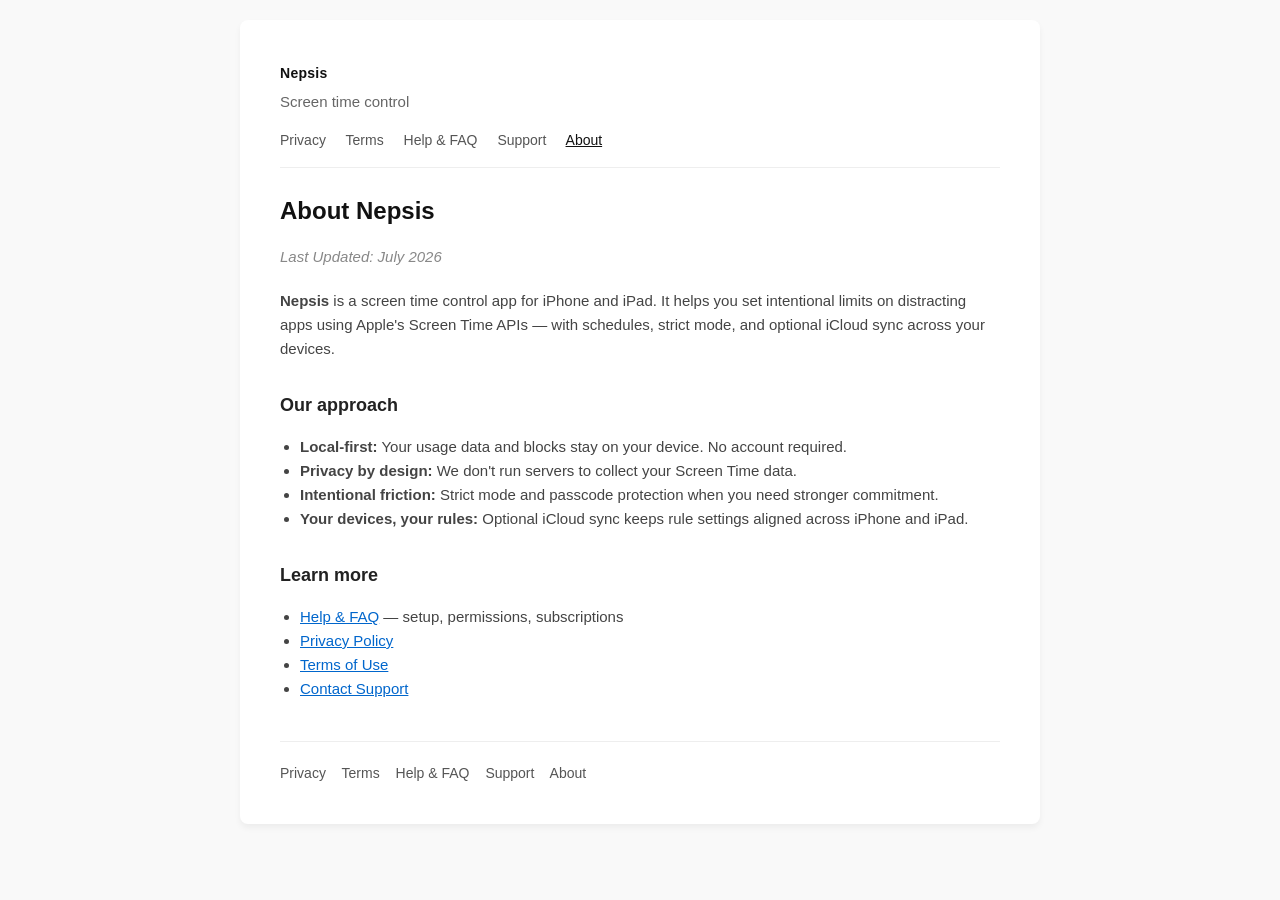
==== about/index.html @ 77f4635f "nepsis - privacy, help, support, terms and etc" ====
<!DOCTYPE html>
<html lang="en">
<head>
    <meta charset="UTF-8">
    <meta name="viewport" content="width=device-width, initial-scale=1.0">
    <title>About — Nepsis</title>
    <link rel="stylesheet" href="../assets/site.css">
</head>
<body>
<div class="container">
    <header class="site-header">
        <a class="site-brand" href="../">Nepsis</a>
        <p class="tagline">Screen time control</p>
        <nav class="site-nav" aria-label="Site">
            <a href="../privacy/">Privacy</a>
            <a href="../terms/">Terms</a>
            <a href="../help/">Help &amp; FAQ</a>
            <a href="../support/">Support</a>
            <a href="../about/" class="active">About</a>
        </nav>
    </header>

    <h1>About Nepsis</h1>
    <p class="date">Last Updated: July 2026</p>

    <p><strong>Nepsis</strong> is a screen time control app for iPhone and iPad. It helps you set intentional limits on distracting apps using Apple's Screen Time APIs — with schedules, strict mode, and optional iCloud sync across your devices.</p>

    <h2>Our approach</h2>
    <ul>
        <li><strong>Local-first:</strong> Your usage data and blocks stay on your device. No account required.</li>
        <li><strong>Privacy by design:</strong> We don't run servers to collect your Screen Time data.</li>
        <li><strong>Intentional friction:</strong> Strict mode and passcode protection when you need stronger commitment.</li>
        <li><strong>Your devices, your rules:</strong> Optional iCloud sync keeps rule settings aligned across iPhone and iPad.</li>
    </ul>

    <h2>Learn more</h2>
    <ul>
        <li><a href="../help/">Help &amp; FAQ</a> — setup, permissions, subscriptions</li>
        <li><a href="../privacy/">Privacy Policy</a></li>
        <li><a href="../terms/">Terms of Use</a></li>
        <li><a href="../support/">Contact Support</a></li>
    </ul>

    <footer class="site-footer">
        <a href="../privacy/">Privacy</a>
        <a href="../terms/">Terms</a>
        <a href="../help/">Help &amp; FAQ</a>
        <a href="../support/">Support</a>
        <a href="../about/">About</a>
    </footer>
</div>
</body>
</html>
---- assets/site.css ----
body {
    font-family: -apple-system, BlinkMacSystemFont, "Segoe UI", Roboto, Helvetica, Arial, sans-serif;
    line-height: 1.6;
    color: #333;
    max-width: 800px;
    margin: 0 auto;
    padding: 20px;
    background-color: #f9f9f9;
}

.container {
    background: #fff;
    padding: 40px;
    border-radius: 8px;
    box-shadow: 0 4px 6px rgba(0, 0, 0, 0.05);
}

h1 {
    font-size: 24px;
    color: #111;
    margin-bottom: 8px;
}

h2 {
    font-size: 18px;
    color: #222;
    margin-top: 30px;
}

h3 {
    font-size: 16px;
    color: #222;
    margin-top: 24px;
    margin-bottom: 8px;
}

p,
ul,
ol {
    font-size: 15px;
    color: #444;
}

ul,
ol {
    padding-left: 20px;
}

.date {
    color: #888;
    font-style: italic;
    margin-bottom: 20px;
}

a {
    color: #0066cc;
}

.site-header {
    margin-bottom: 24px;
    padding-bottom: 16px;
    border-bottom: 1px solid #eee;
}

.site-brand {
    font-size: 14px;
    font-weight: 600;
    color: #111;
    text-decoration: none;
    letter-spacing: 0.02em;
}

.site-nav {
    margin-top: 12px;
    font-size: 14px;
}

.site-nav a {
    color: #555;
    text-decoration: none;
    margin-right: 16px;
}

.site-nav a:hover,
.site-nav a.active {
    color: #111;
    text-decoration: underline;
}

.site-footer {
    margin-top: 40px;
    padding-top: 20px;
    border-top: 1px solid #eee;
    font-size: 14px;
    color: #666;
}

.site-footer a {
    color: #555;
    text-decoration: none;
    margin-right: 12px;
}

.site-footer a:hover {
    text-decoration: underline;
}

.faq-item {
    margin-bottom: 24px;
}

.landing-links {
    list-style: none;
    padding: 0;
    margin: 24px 0 0;
}

.landing-links li {
    margin-bottom: 12px;
}

.landing-links a {
    font-size: 16px;
    font-weight: 500;
}

.tagline {
    color: #666;
    font-size: 15px;
    margin-top: 4px;
}
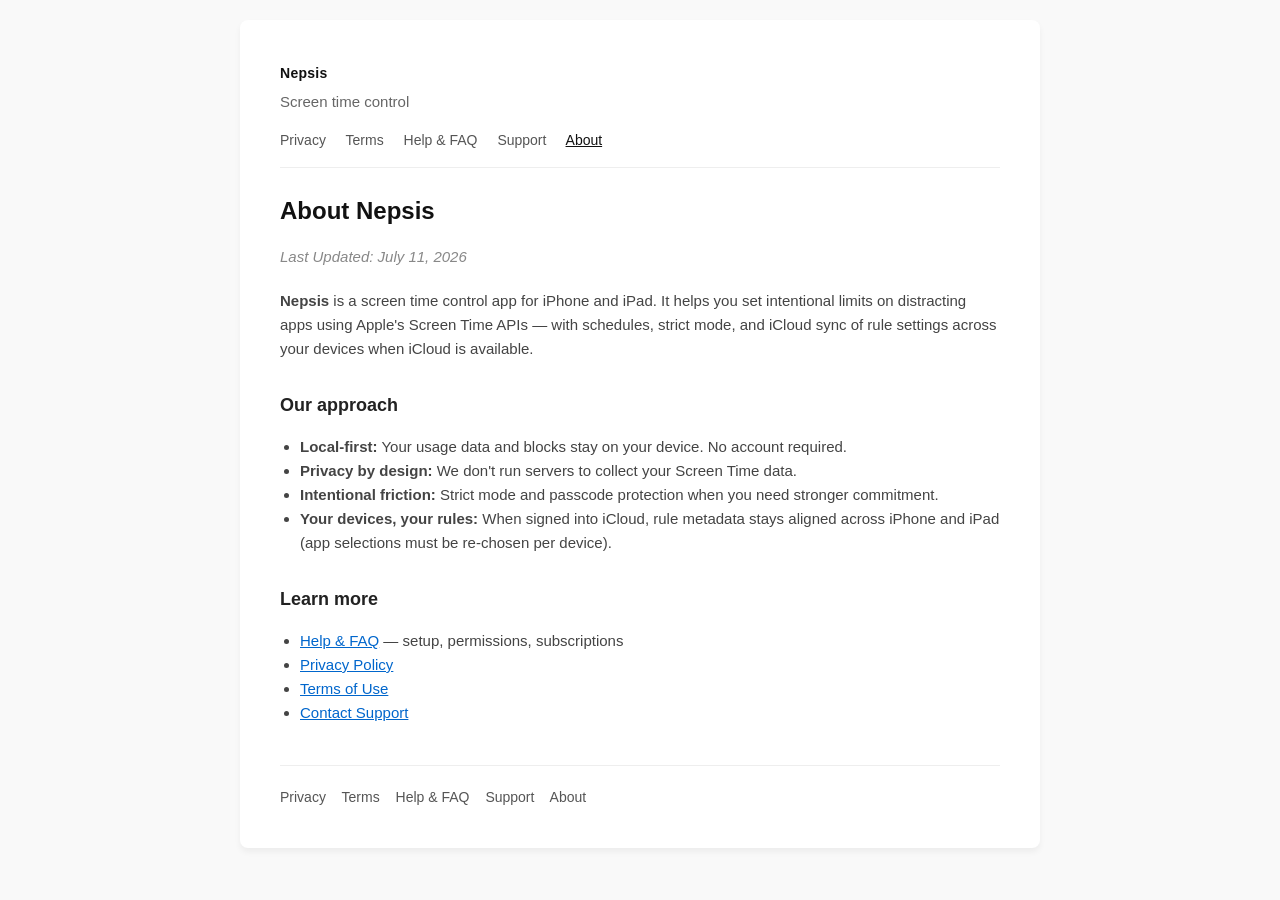
==== commit 78e98d54: "fixes" ====
--- a/about/index.html
+++ b/about/index.html
@@ -21,16 +21,16 @@
     </header>
 
     <h1>About Nepsis</h1>
-    <p class="date">Last Updated: July 2026</p>
+    <p class="date">Last Updated: July 11, 2026</p>
 
-    <p><strong>Nepsis</strong> is a screen time control app for iPhone and iPad. It helps you set intentional limits on distracting apps using Apple's Screen Time APIs — with schedules, strict mode, and optional iCloud sync across your devices.</p>
+    <p><strong>Nepsis</strong> is a screen time control app for iPhone and iPad. It helps you set intentional limits on distracting apps using Apple's Screen Time APIs — with schedules, strict mode, and iCloud sync of rule settings across your devices when iCloud is available.</p>
 
     <h2>Our approach</h2>
     <ul>
         <li><strong>Local-first:</strong> Your usage data and blocks stay on your device. No account required.</li>
         <li><strong>Privacy by design:</strong> We don't run servers to collect your Screen Time data.</li>
         <li><strong>Intentional friction:</strong> Strict mode and passcode protection when you need stronger commitment.</li>
-        <li><strong>Your devices, your rules:</strong> Optional iCloud sync keeps rule settings aligned across iPhone and iPad.</li>
+        <li><strong>Your devices, your rules:</strong> When signed into iCloud, rule metadata stays aligned across iPhone and iPad (app selections must be re-chosen per device).</li>
     </ul>
 
     <h2>Learn more</h2>
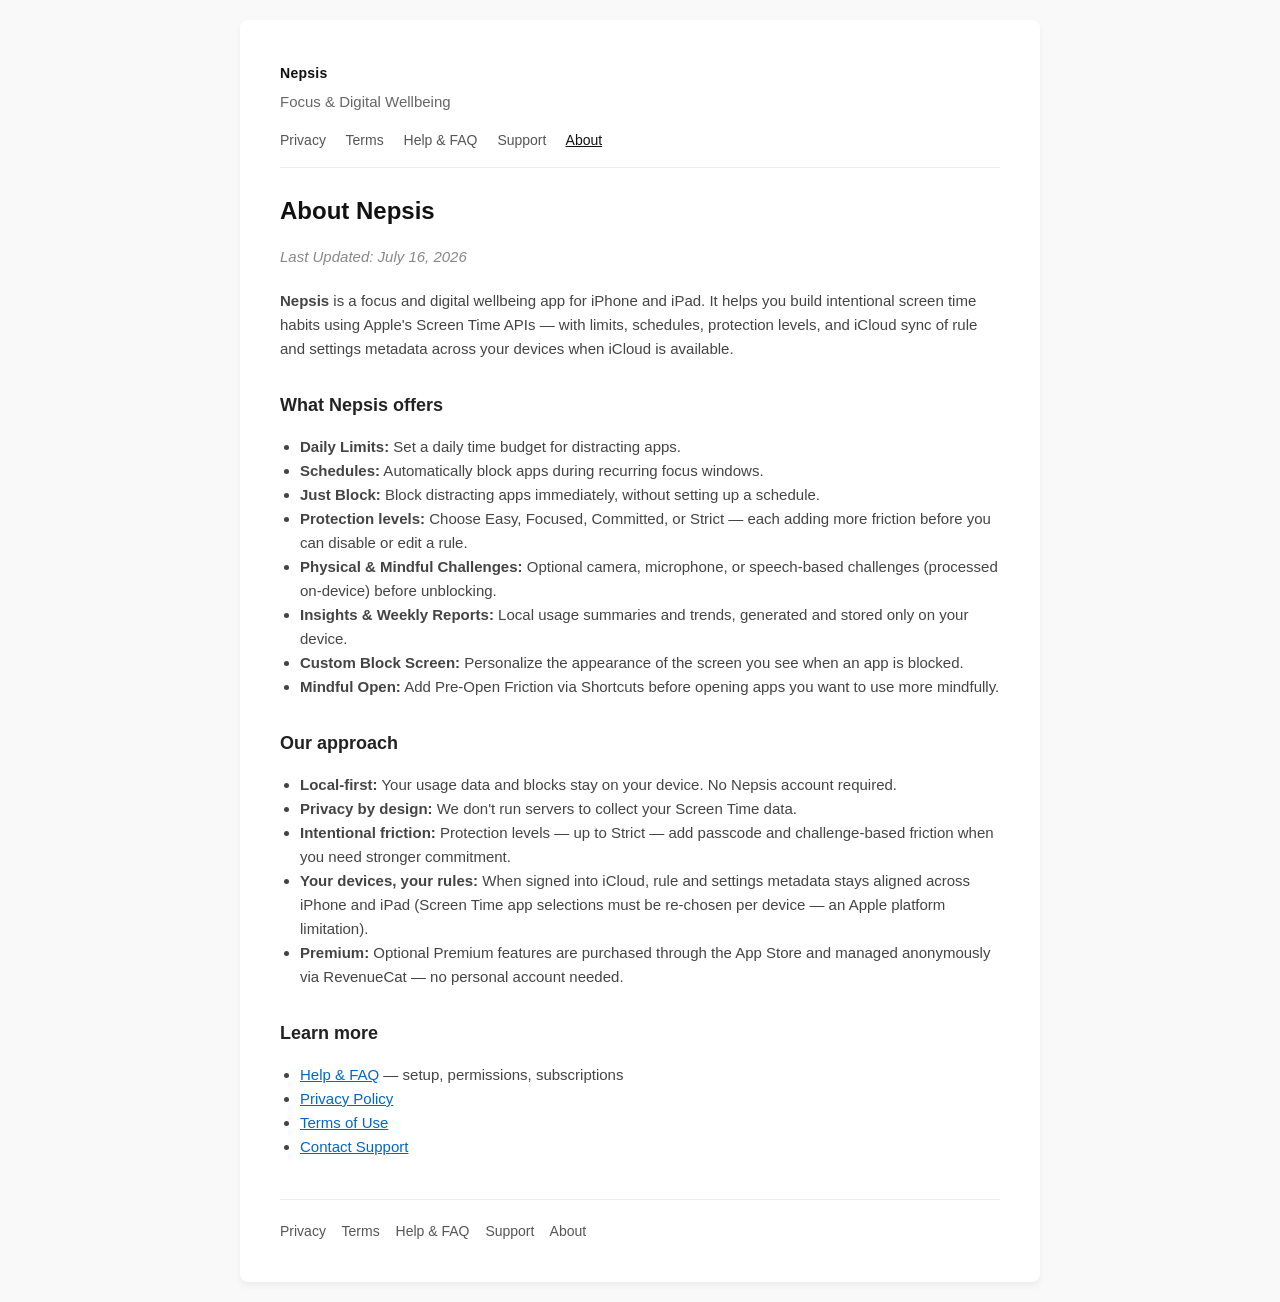
==== commit 94e1b6a9: "updated due new updates in nepsis" ====
--- a/about/index.html
+++ b/about/index.html
@@ -10,7 +10,7 @@
 <div class="container">
     <header class="site-header">
         <a class="site-brand" href="../">Nepsis</a>
-        <p class="tagline">Screen time control</p>
+        <p class="tagline">Focus &amp; Digital Wellbeing</p>
         <nav class="site-nav" aria-label="Site">
             <a href="../privacy/">Privacy</a>
             <a href="../terms/">Terms</a>
@@ -21,16 +21,29 @@
     </header>
 
     <h1>About Nepsis</h1>
-    <p class="date">Last Updated: July 11, 2026</p>
+    <p class="date">Last Updated: July 16, 2026</p>
 
-    <p><strong>Nepsis</strong> is a screen time control app for iPhone and iPad. It helps you set intentional limits on distracting apps using Apple's Screen Time APIs — with schedules, strict mode, and iCloud sync of rule settings across your devices when iCloud is available.</p>
+    <p><strong>Nepsis</strong> is a focus and digital wellbeing app for iPhone and iPad. It helps you build intentional screen time habits using Apple's Screen Time APIs — with limits, schedules, protection levels, and iCloud sync of rule and settings metadata across your devices when iCloud is available.</p>
+
+    <h2>What Nepsis offers</h2>
+    <ul>
+        <li><strong>Daily Limits:</strong> Set a daily time budget for distracting apps.</li>
+        <li><strong>Schedules:</strong> Automatically block apps during recurring focus windows.</li>
+        <li><strong>Just Block:</strong> Block distracting apps immediately, without setting up a schedule.</li>
+        <li><strong>Protection levels:</strong> Choose Easy, Focused, Committed, or Strict — each adding more friction before you can disable or edit a rule.</li>
+        <li><strong>Physical &amp; Mindful Challenges:</strong> Optional camera, microphone, or speech-based challenges (processed on-device) before unblocking.</li>
+        <li><strong>Insights &amp; Weekly Reports:</strong> Local usage summaries and trends, generated and stored only on your device.</li>
+        <li><strong>Custom Block Screen:</strong> Personalize the appearance of the screen you see when an app is blocked.</li>
+        <li><strong>Mindful Open:</strong> Add Pre-Open Friction via Shortcuts before opening apps you want to use more mindfully.</li>
+    </ul>
 
     <h2>Our approach</h2>
     <ul>
-        <li><strong>Local-first:</strong> Your usage data and blocks stay on your device. No account required.</li>
+        <li><strong>Local-first:</strong> Your usage data and blocks stay on your device. No Nepsis account required.</li>
         <li><strong>Privacy by design:</strong> We don't run servers to collect your Screen Time data.</li>
-        <li><strong>Intentional friction:</strong> Strict mode and passcode protection when you need stronger commitment.</li>
-        <li><strong>Your devices, your rules:</strong> When signed into iCloud, rule metadata stays aligned across iPhone and iPad (app selections must be re-chosen per device).</li>
+        <li><strong>Intentional friction:</strong> Protection levels — up to Strict — add passcode and challenge-based friction when you need stronger commitment.</li>
+        <li><strong>Your devices, your rules:</strong> When signed into iCloud, rule and settings metadata stays aligned across iPhone and iPad (Screen Time app selections must be re-chosen per device — an Apple platform limitation).</li>
+        <li><strong>Premium:</strong> Optional Premium features are purchased through the App Store and managed anonymously via RevenueCat — no personal account needed.</li>
     </ul>
 
     <h2>Learn more</h2>
